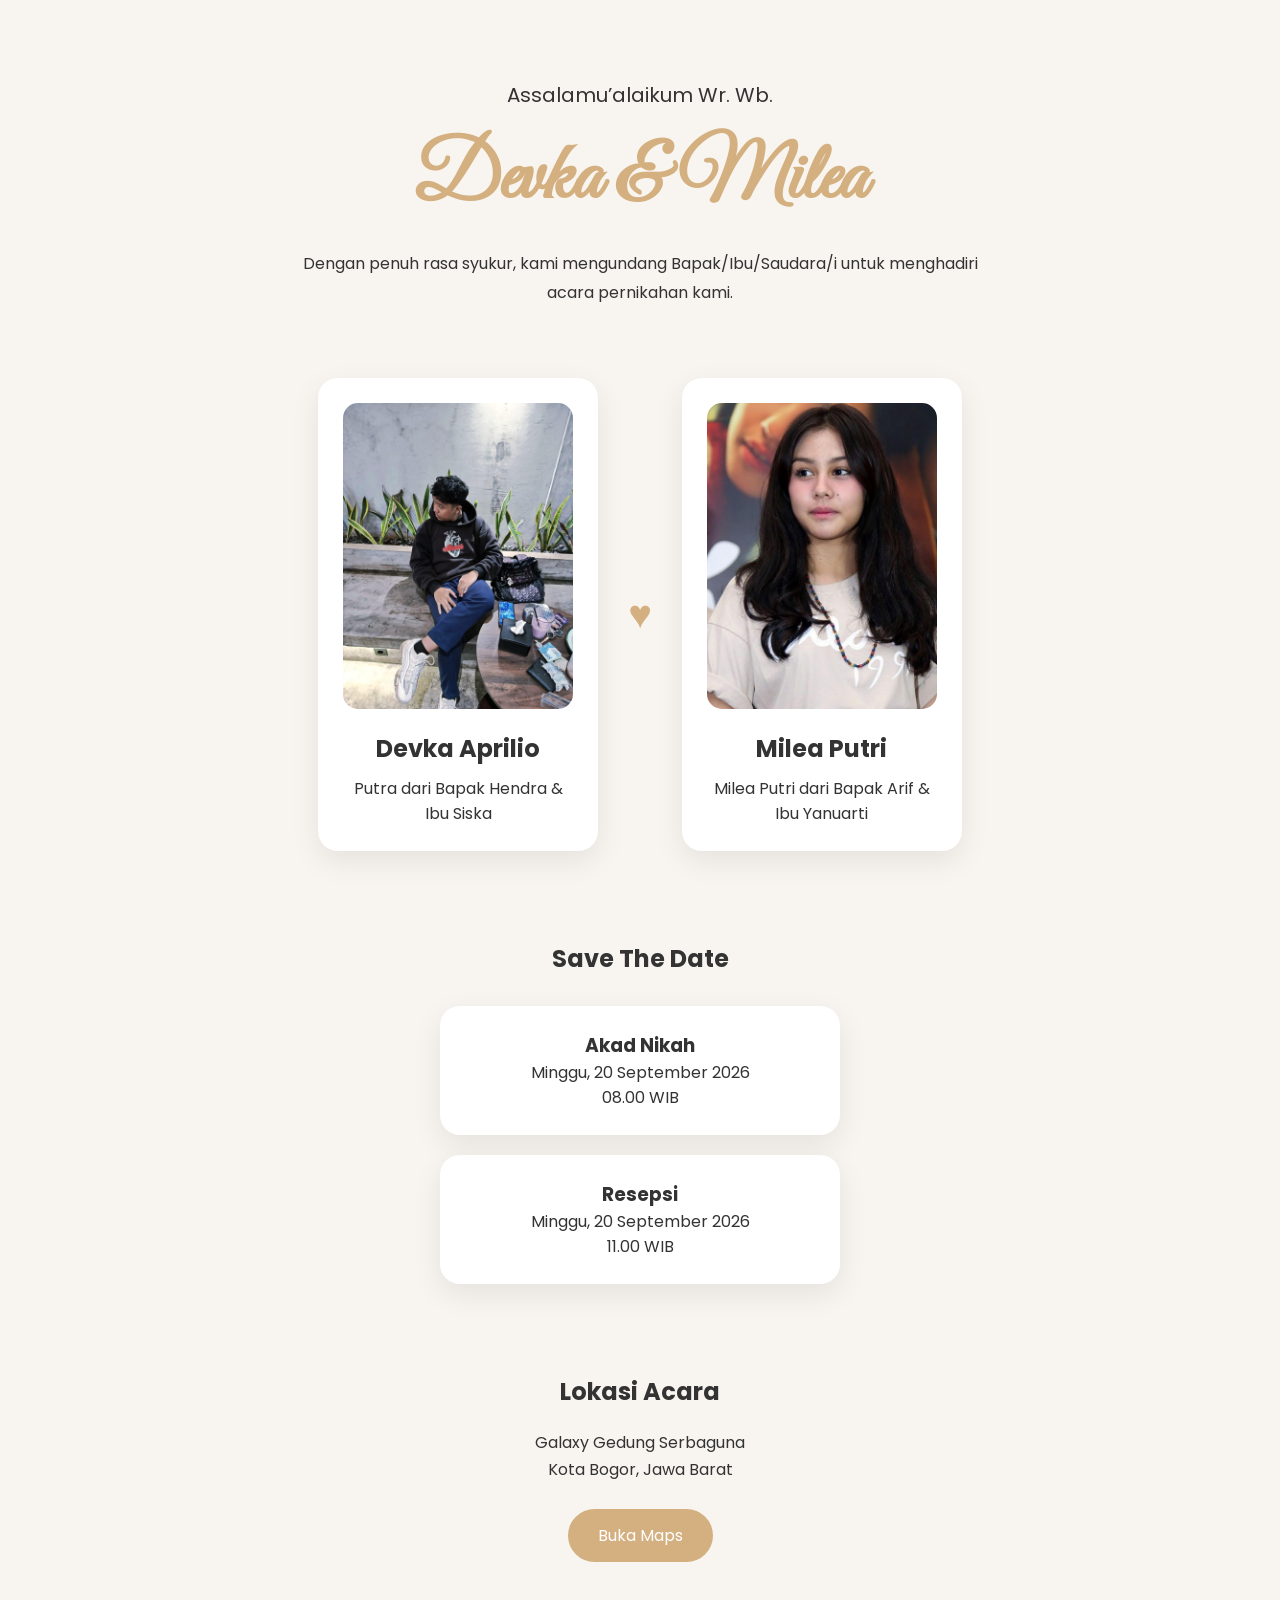
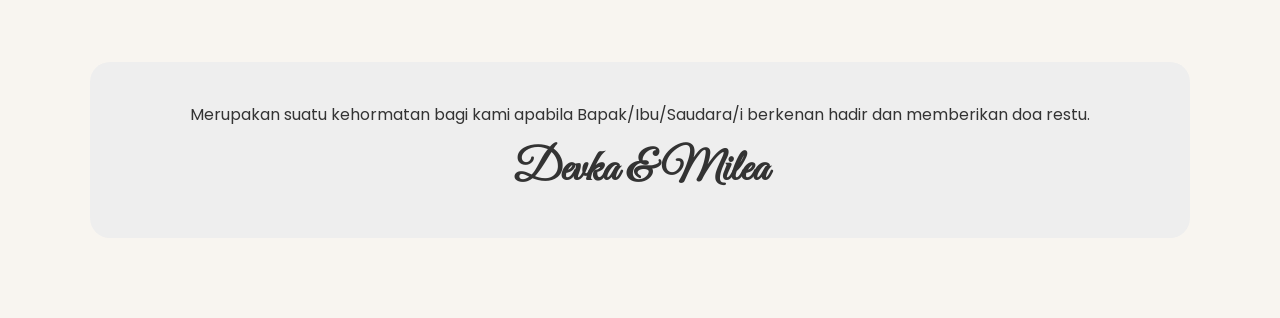
==== detail.html @ 89e71c6a "Add files via upload" ====
<!DOCTYPE html>
<html lang="id">
<head>
  <meta charset="UTF-8">
  <meta name="viewport" content="width=device-width, initial-scale=1.0">

  <title>Detail Undangan</title>

  <link rel="stylesheet" href="style.css">

  <!-- Font -->
  <link rel="preconnect" href="https://fonts.googleapis.com">
  <link href="https://fonts.googleapis.com/css2?family=Poppins:wght@300;400;600&family=Great+Vibes&display=swap" rel="stylesheet">
</head>
<body>

  <section class="detail-page">

    <div class="container">

      <p class="opening">
        Assalamu’alaikum Wr. Wb.
      </p>

      <h1 class="title">
        Devka & Milea
      </h1>

      <p class="description">
        Dengan penuh rasa syukur, kami mengundang
        Bapak/Ibu/Saudara/i untuk menghadiri
        acara pernikahan kami.
      </p>

      <!-- Mempelai -->
      <div class="couple">

        <div class="card">
          <img src="WhatsApp Image 2025-08-28 at 10.30.16_4a96f74e(1).jpg" alt="">
          <h2>Devka Aprilio</h2>
          <p>Putra dari Bapak Hendra & Ibu Siska</p>
        </div>

        <div class="heart">
          ♥
        </div>

        <div class="card">
          <img src= "0486e2fb9c9316225668355c303c4814(1).jpg" alt="">
          <h2>Milea Putri</h2>
          <p>Milea Putri dari Bapak Arif & Ibu Yanuarti</p>
        </div>

      </div>

      <!-- Acara -->
      <div class="event-section">

        <h2>Save The Date</h2>

        <div class="event-box">
          <h3>Akad Nikah</h3>
          <p>Minggu, 20 September 2026</p>
          <p>08.00 WIB</p>
        </div>

        <div class="event-box">
          <h3>Resepsi</h3>
          <p>Minggu, 20 September 2026</p>
          <p>11.00 WIB</p>
        </div>

      </div>

      <!-- Lokasi -->
      <div class="location">

        <h2>Lokasi Acara</h2>

        <p>
          Galaxy Gedung Serbaguna<br>
          Kota Bogor, Jawa Barat
        </p>

        <a
          href="https://maps.app.goo.gl/wW2aEyejvw2Tt37F6"
          target="_blank"
          class="btn"
        >
          Buka Maps
        </a>

      </div>

      <!-- Penutup -->
      <footer>

        <p>
          Merupakan suatu kehormatan bagi kami
          apabila Bapak/Ibu/Saudara/i berkenan hadir
          dan memberikan doa restu.
        </p>

        <h3>Devka & Milea</h3>
      </footer>
    </div>
  </section>
</body>
</html>
---- style.css ----
*{
  margin: 0;
  padding: 0;
  box-sizing: border-box;
}

body{
  font-family: 'Poppins', sans-serif;
  background: #f8f5f0;
  color: #333;
}

.hero{
  height: 100vh;
  background: url(8565fff095f62998b4a56dfd1980630a.jpg) center/cover;
  position: relative;

  display: flex;
  justify-content: center;
  align-items: center;
  text-align: center;
}

.overlay{
  position: absolute;
  inset: 0;
  background: rgba(0,0,0,0.45);
}

.content{
  position: relative;
  z-index: 2;
  color: white;
  padding: 20px;
}

.invite{
  font-size: 20px;
  letter-spacing: 3px;
}

.hero h1{
  font-family: 'Great Vibes', cursive;
  font-size: 80px;
  margin: 20px 0;
}

.date{
  font-size: 18px;
  margin-bottom: 30px;
}

.btn{
  display: inline-block;
  padding: 14px 30px;
  background: #d4af7f;
  color: rgb(255, 255, 255);
  text-decoration: none;
  border-radius: 50px;
  transition: 0.3s;
}

.btn:hover{
  background: #b89263;
}

/* DETAIL PAGE */

.detail-page{
  min-height: 100vh;
  padding: 80px 20px;
  background: #f8f5f0;
}

.container{
  max-width: 1100px;
  margin: auto;
  text-align: center;
}

.opening{
  font-size: 20px;
  margin-bottom: 20px;
}

.title{
  font-family: 'Great Vibes', cursive;
  font-size: 80px;
  color: #d4af7f;
  margin-bottom: 20px;
}

.description{
  max-width: 700px;
  margin: auto;
  line-height: 1.8;
}

.couple{
  display: flex;
  justify-content: center;
  align-items: center;
  gap: 30px;
  flex-wrap: wrap;
  margin-top: 70px;
}

.card{
  background: white;
  padding: 25px;
  border-radius: 20px;
  width: 280px;
  box-shadow: 0 10px 30px rgba(0,0,0,0.08);
}

.card img{
  width: 100%;
  border-radius: 15px;
  margin-bottom: 15px;
}

.card h2{
  margin-bottom: 10px;
}

.heart{
  font-size: 40px;
  color: #d4af7f;
}

.event-section{
  margin-top: 90px;
}

.event-section h2{
  margin-bottom: 30px;
}

.event-box{
  background: white;
  padding: 25px;
  border-radius: 20px;
  margin: 20px auto;
  max-width: 400px;
  box-shadow: 0 10px 30px rgba(0,0,0,0.08);
}

.location{
  margin-top: 90px;
}

.location h2{
  margin-bottom: 20px;
}

.location p{
  margin-bottom: 25px;
  line-height: 1.7;
}

footer{
  margin-top: 100px;
  padding: 40px 20px;
  background: #eee;
  border-radius: 20px;
}

footer h3{
  margin-top: 15px;
  font-family: 'Great Vibes', cursive;
  font-size: 45px;
}

/* RESPONSIVE */

@media(max-width:768px){

  .hero h1{
    font-size: 55px;
  }

  .title{
    font-size: 55px;
  }

}
/* Responsive */
@media(max-width:768px){

  .hero h1{
    font-size: 55px;
  }

  .detail h2{
    font-size: 26px;
  }

}
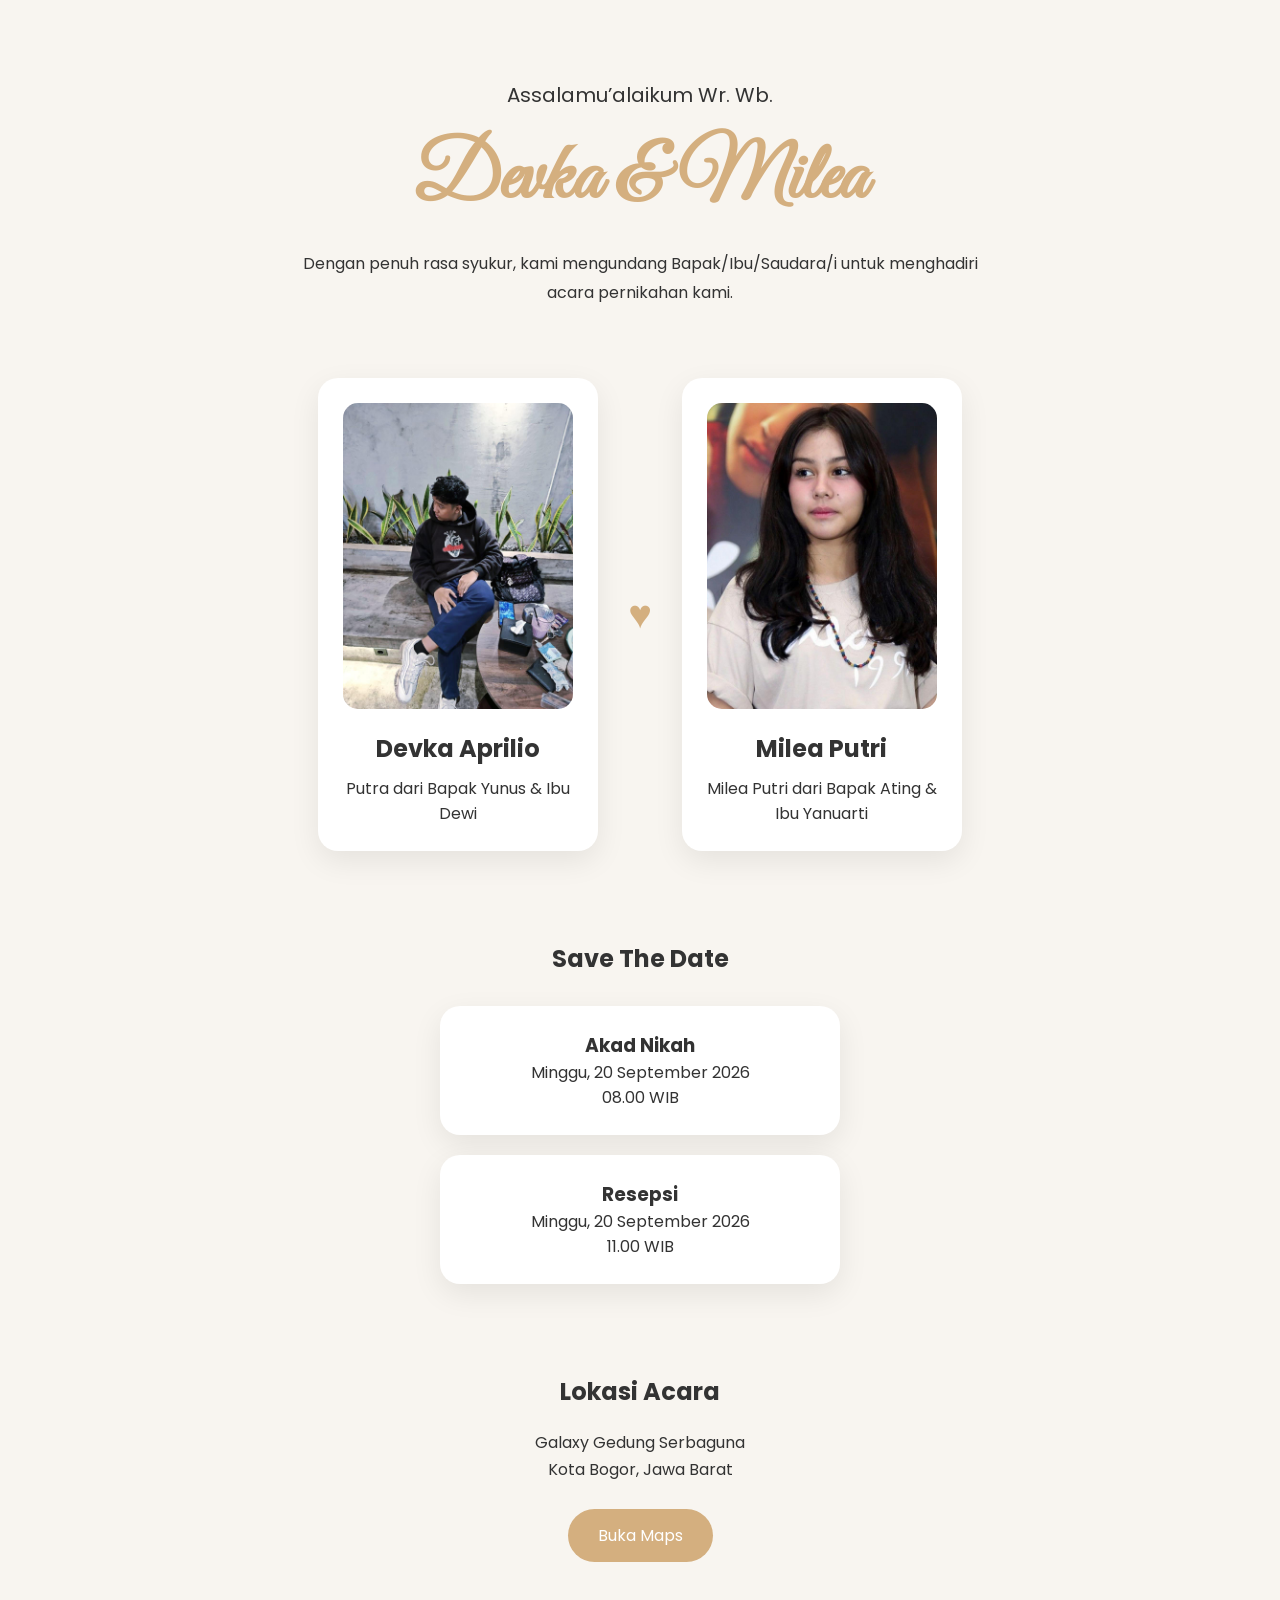
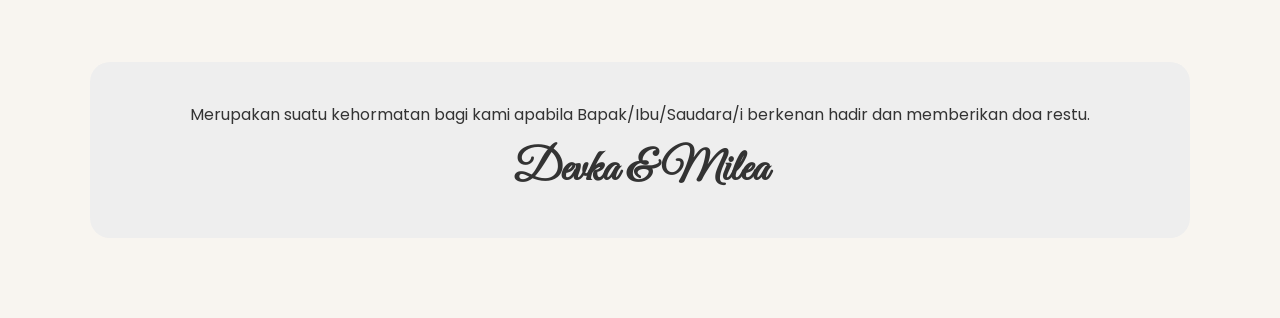
==== commit 1f1c95f8: "update detail.html" ====
--- a/detail.html
+++ b/detail.html
@@ -38,7 +38,7 @@
         <div class="card">
           <img src="WhatsApp Image 2025-08-28 at 10.30.16_4a96f74e(1).jpg" alt="">
           <h2>Devka Aprilio</h2>
-          <p>Putra dari Bapak Hendra & Ibu Siska</p>
+          <p>Putra dari Bapak Yunus & Ibu Dewi</p>
         </div>
 
         <div class="heart">
@@ -48,7 +48,7 @@
         <div class="card">
           <img src= "0486e2fb9c9316225668355c303c4814(1).jpg" alt="">
           <h2>Milea Putri</h2>
-          <p>Milea Putri dari Bapak Arif & Ibu Yanuarti</p>
+          <p>Milea Putri dari Bapak Ating & Ibu Yanuarti</p>
         </div>
 
       </div>
@@ -106,4 +106,4 @@
     </div>
   </section>
 </body>
-</html>+</html>
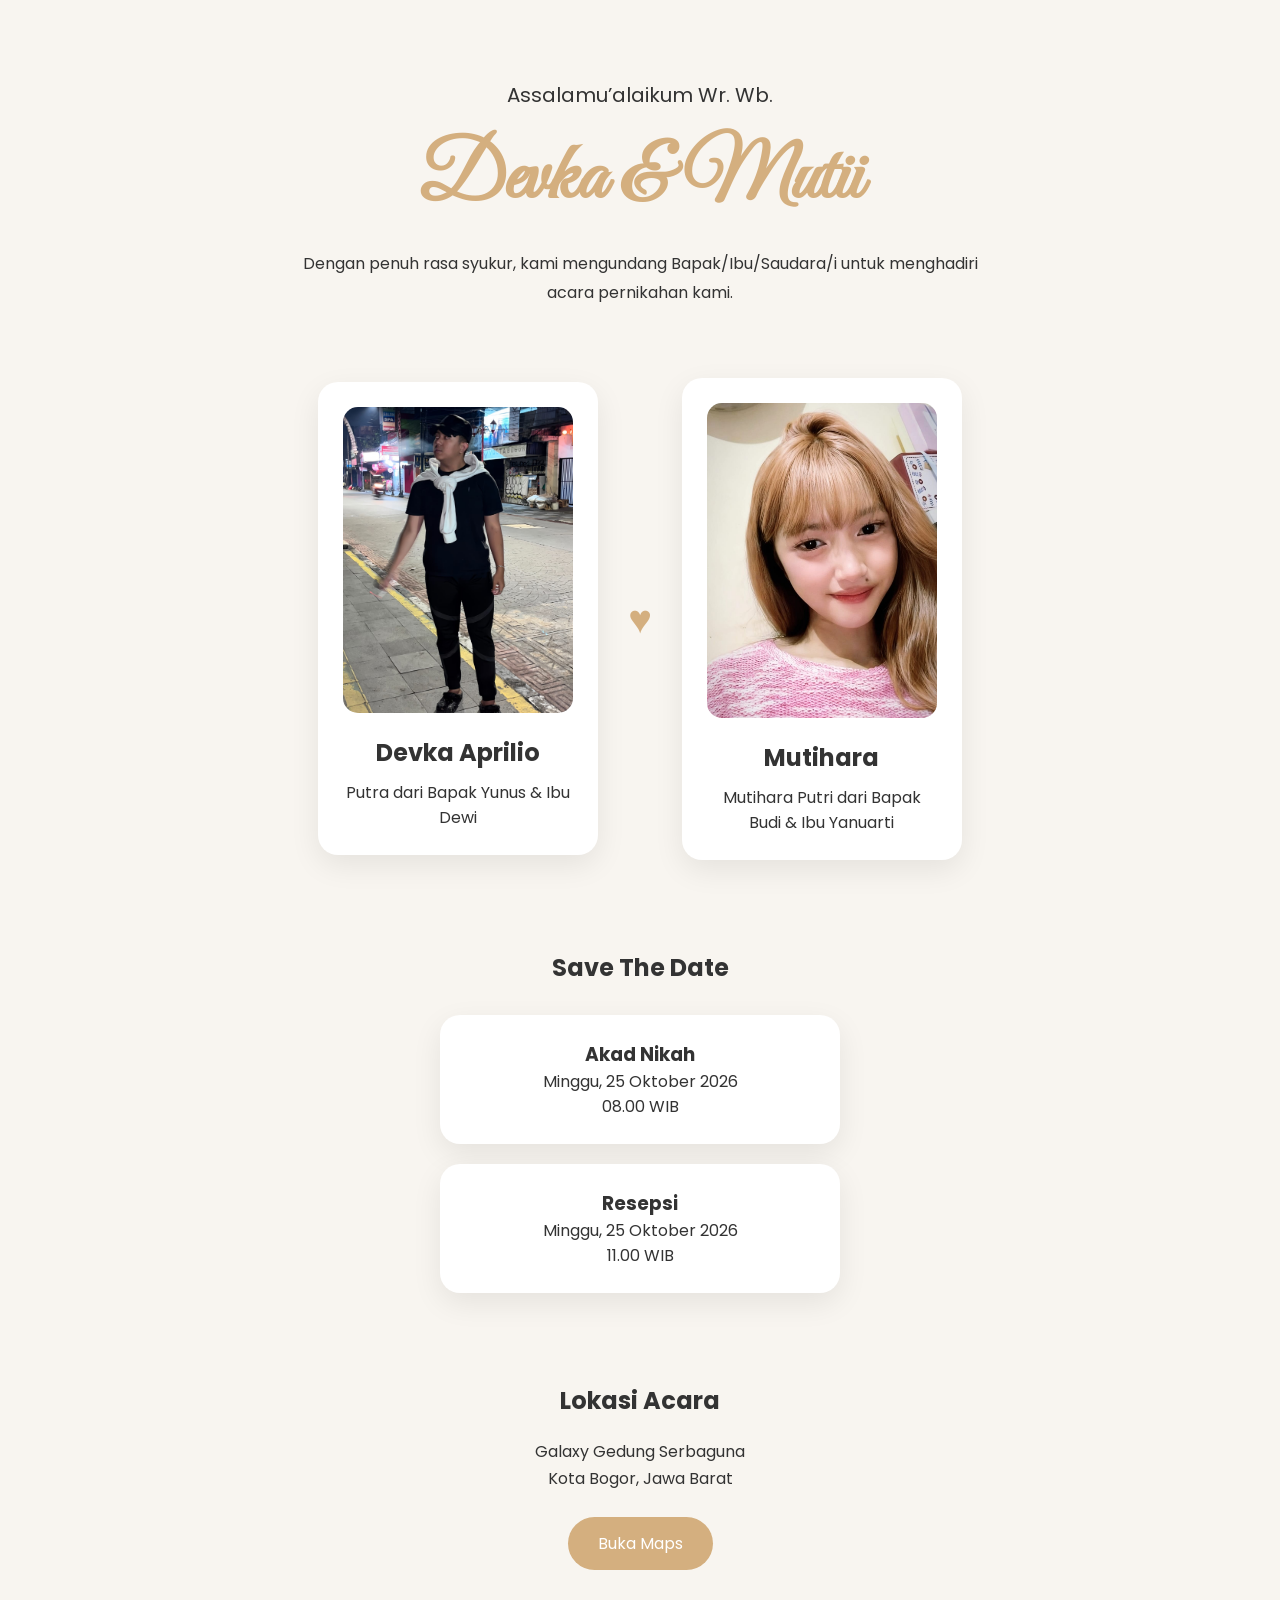
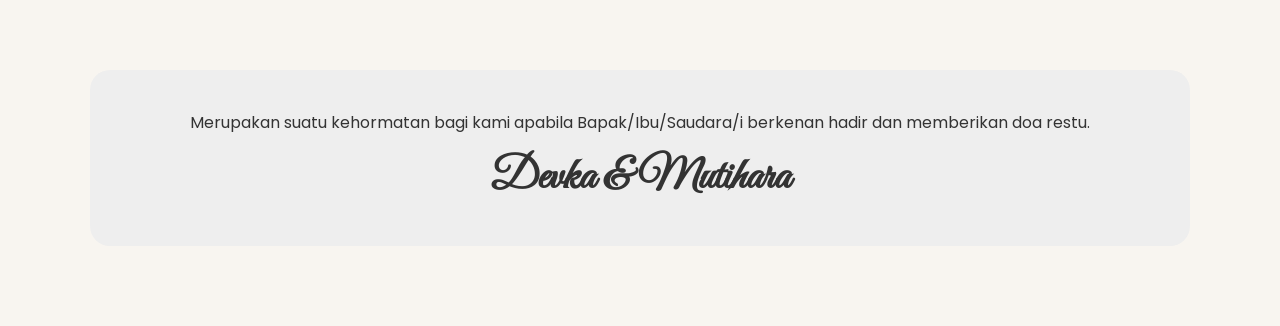
==== commit cb7a04c1: "update detail.html" ====
--- a/detail.html
+++ b/detail.html
@@ -5,7 +5,6 @@
   <meta name="viewport" content="width=device-width, initial-scale=1.0">
 
   <title>Detail Undangan</title>
-
   <link rel="stylesheet" href="style.css">
 
   <!-- Font -->
@@ -23,7 +22,7 @@
       </p>
 
       <h1 class="title">
-        Devka & Milea
+        Devka & Mutii
       </h1>
 
       <p class="description">
@@ -36,7 +35,7 @@
       <div class="couple">
 
         <div class="card">
-          <img src="WhatsApp Image 2025-08-28 at 10.30.16_4a96f74e(1).jpg" alt="">
+          <img src="WhatsApp Image 2026-10-22 at 19.34.46.jpeg" alt="">
           <h2>Devka Aprilio</h2>
           <p>Putra dari Bapak Yunus & Ibu Dewi</p>
         </div>
@@ -46,9 +45,9 @@
         </div>
 
         <div class="card">
-          <img src= "0486e2fb9c9316225668355c303c4814(1).jpg" alt="">
-          <h2>Milea Putri</h2>
-          <p>Milea Putri dari Bapak Ating & Ibu Yanuarti</p>
+          <img src= "WhatsApp Image 2026-10-22 at 19.24.00.jpeg" alt="">
+          <h2>Mutihara</h2>
+          <p>Mutihara Putri dari Bapak Budi & Ibu Yanuarti</p>
         </div>
 
       </div>
@@ -60,13 +59,13 @@
 
         <div class="event-box">
           <h3>Akad Nikah</h3>
-          <p>Minggu, 20 September 2026</p>
+          <p>Minggu, 25 Oktober 2026</p>
           <p>08.00 WIB</p>
         </div>
 
         <div class="event-box">
           <h3>Resepsi</h3>
-          <p>Minggu, 20 September 2026</p>
+          <p>Minggu, 25 Oktober 2026</p>
           <p>11.00 WIB</p>
         </div>
 
@@ -101,7 +100,7 @@
           dan memberikan doa restu.
         </p>
 
-        <h3>Devka & Milea</h3>
+        <h3>Devka & Mutihara</h3>
       </footer>
     </div>
   </section>
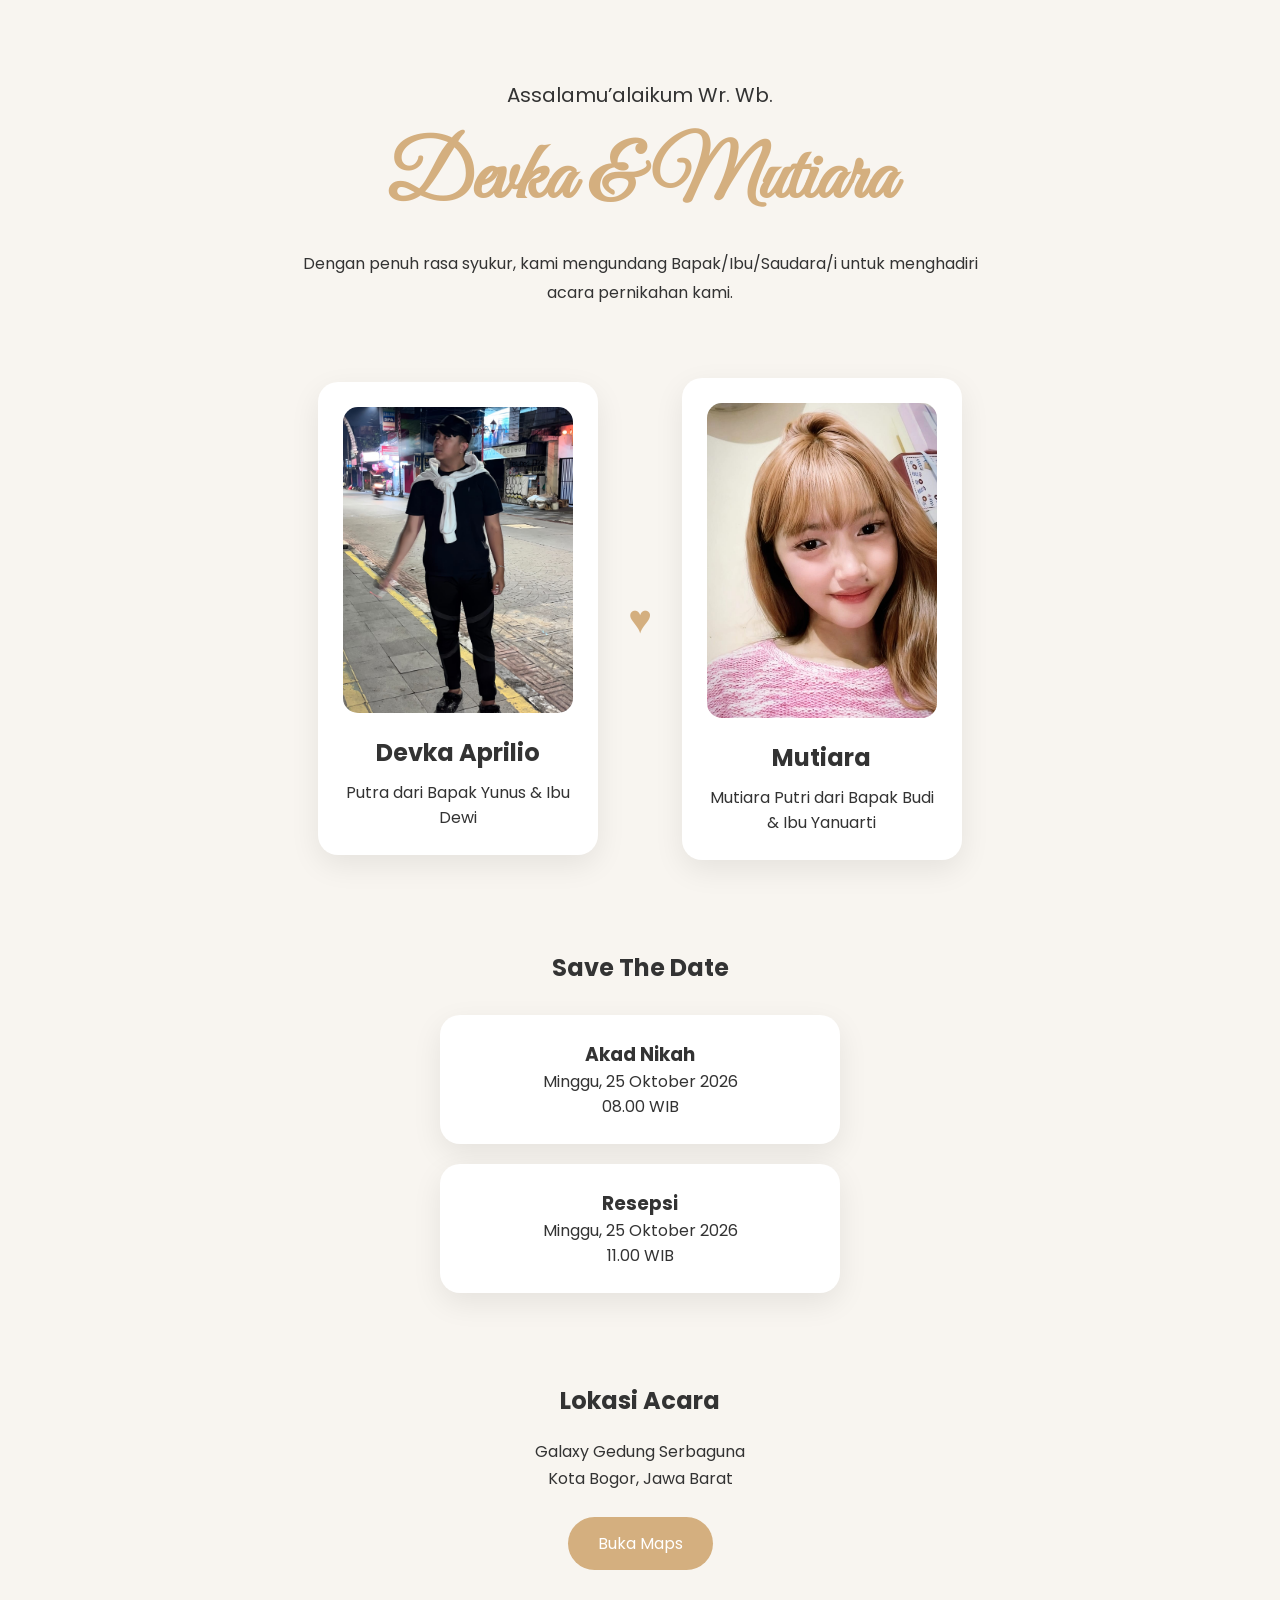
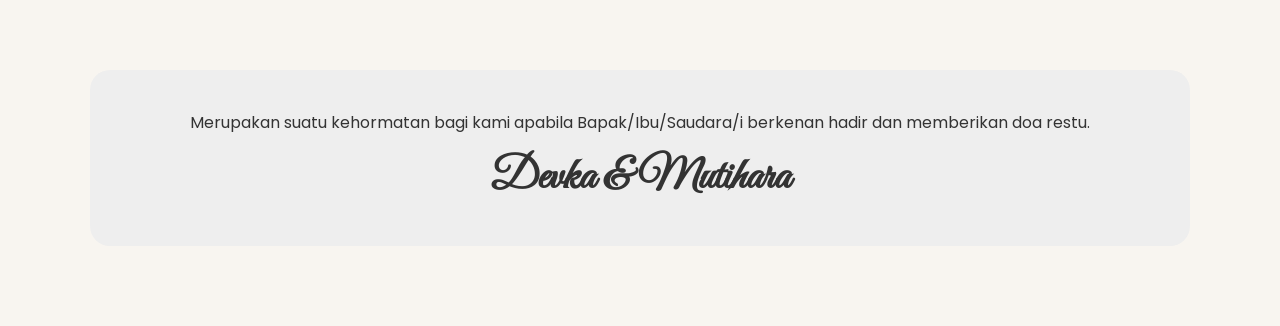
==== commit cc943f2a: "update detail" ====
--- a/detail.html
+++ b/detail.html
@@ -22,7 +22,7 @@
       </p>
 
       <h1 class="title">
-        Devka & Mutii
+        Devka & Mutiara
       </h1>
 
       <p class="description">
@@ -46,8 +46,8 @@
 
         <div class="card">
           <img src= "WhatsApp Image 2026-10-22 at 19.24.00.jpeg" alt="">
-          <h2>Mutihara</h2>
-          <p>Mutihara Putri dari Bapak Budi & Ibu Yanuarti</p>
+          <h2>Mutiara</h2>
+          <p>Mutiara Putri dari Bapak Budi & Ibu Yanuarti</p>
         </div>
 
       </div>
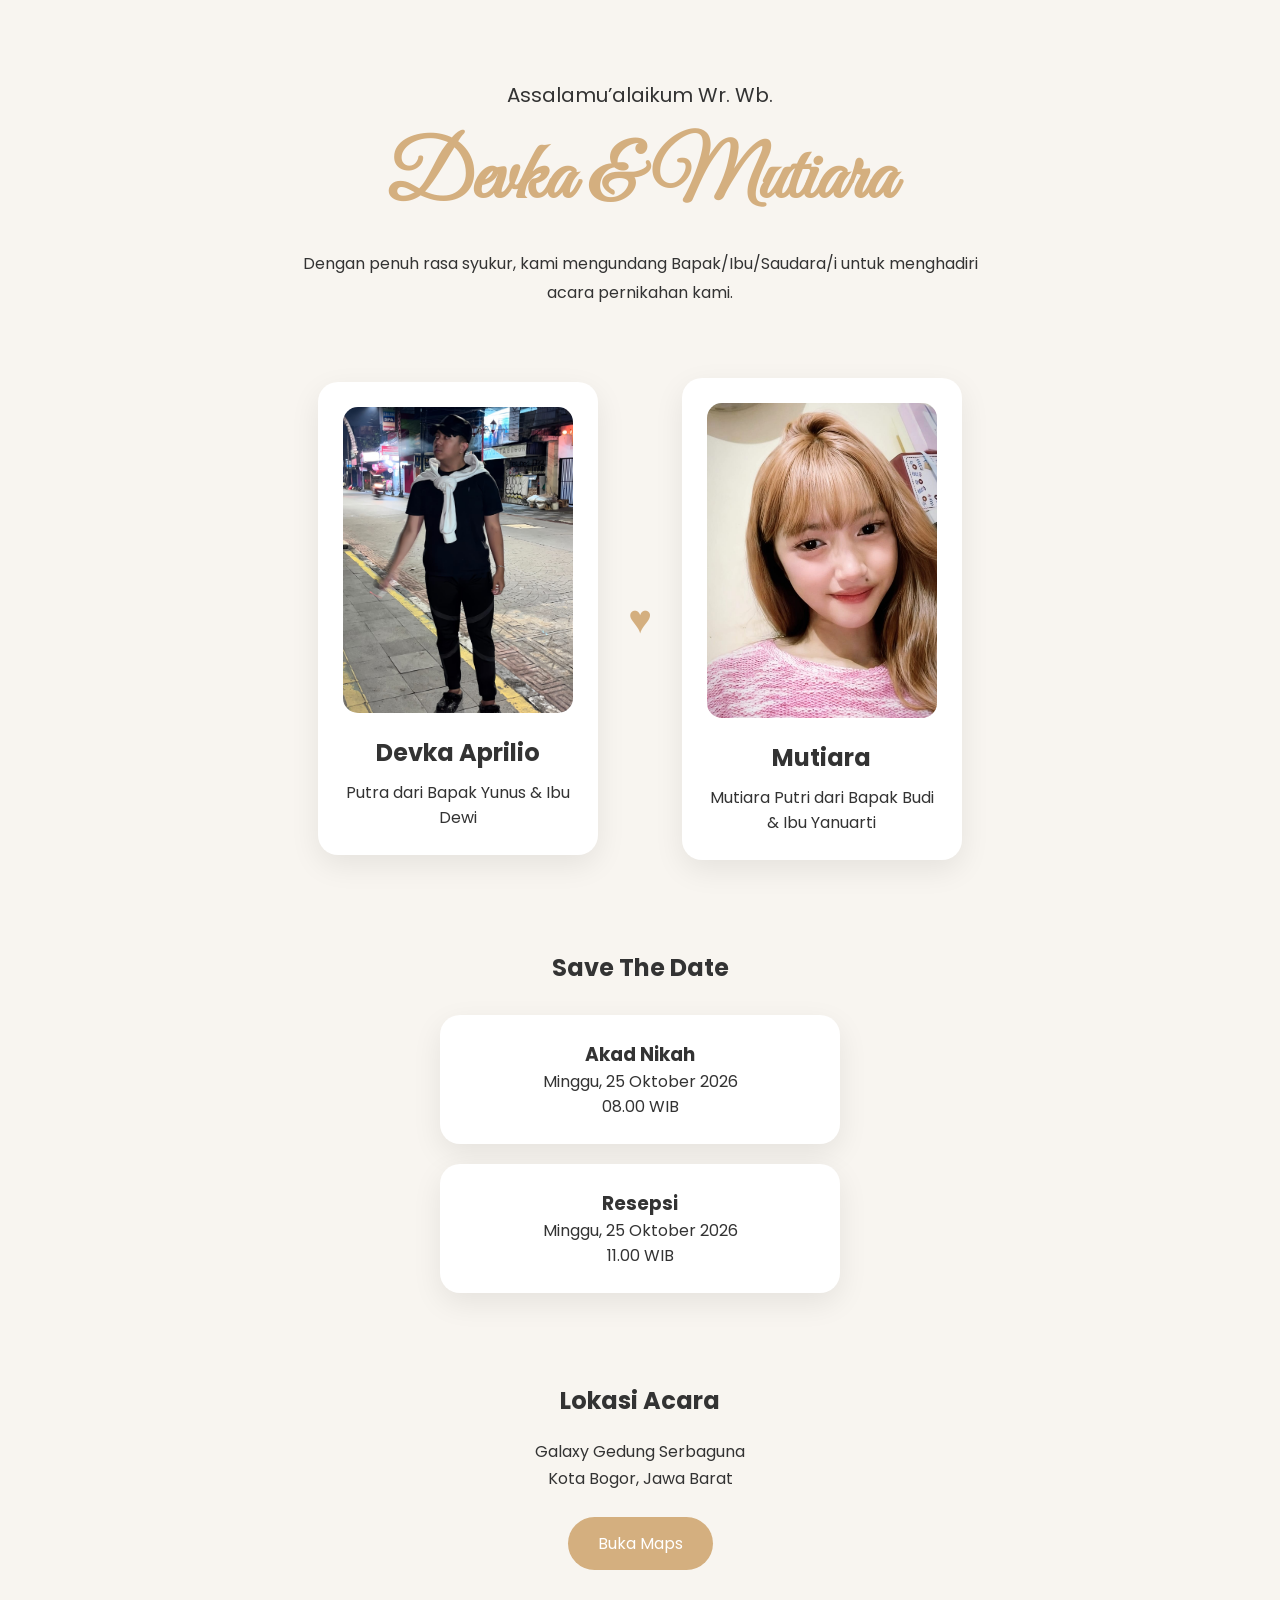
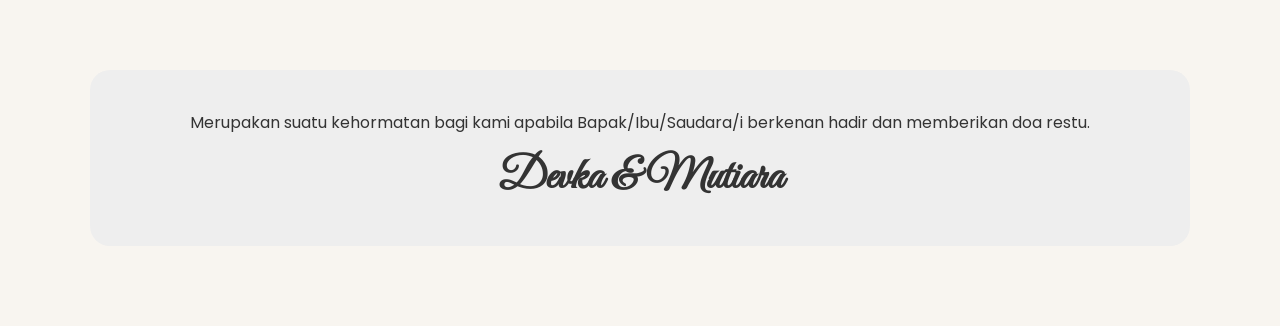
==== commit 912dc3d6: "update" ====
--- a/detail.html
+++ b/detail.html
@@ -100,7 +100,7 @@
           dan memberikan doa restu.
         </p>
 
-        <h3>Devka & Mutihara</h3>
+        <h3>Devka & Mutiara</h3>
       </footer>
     </div>
   </section>
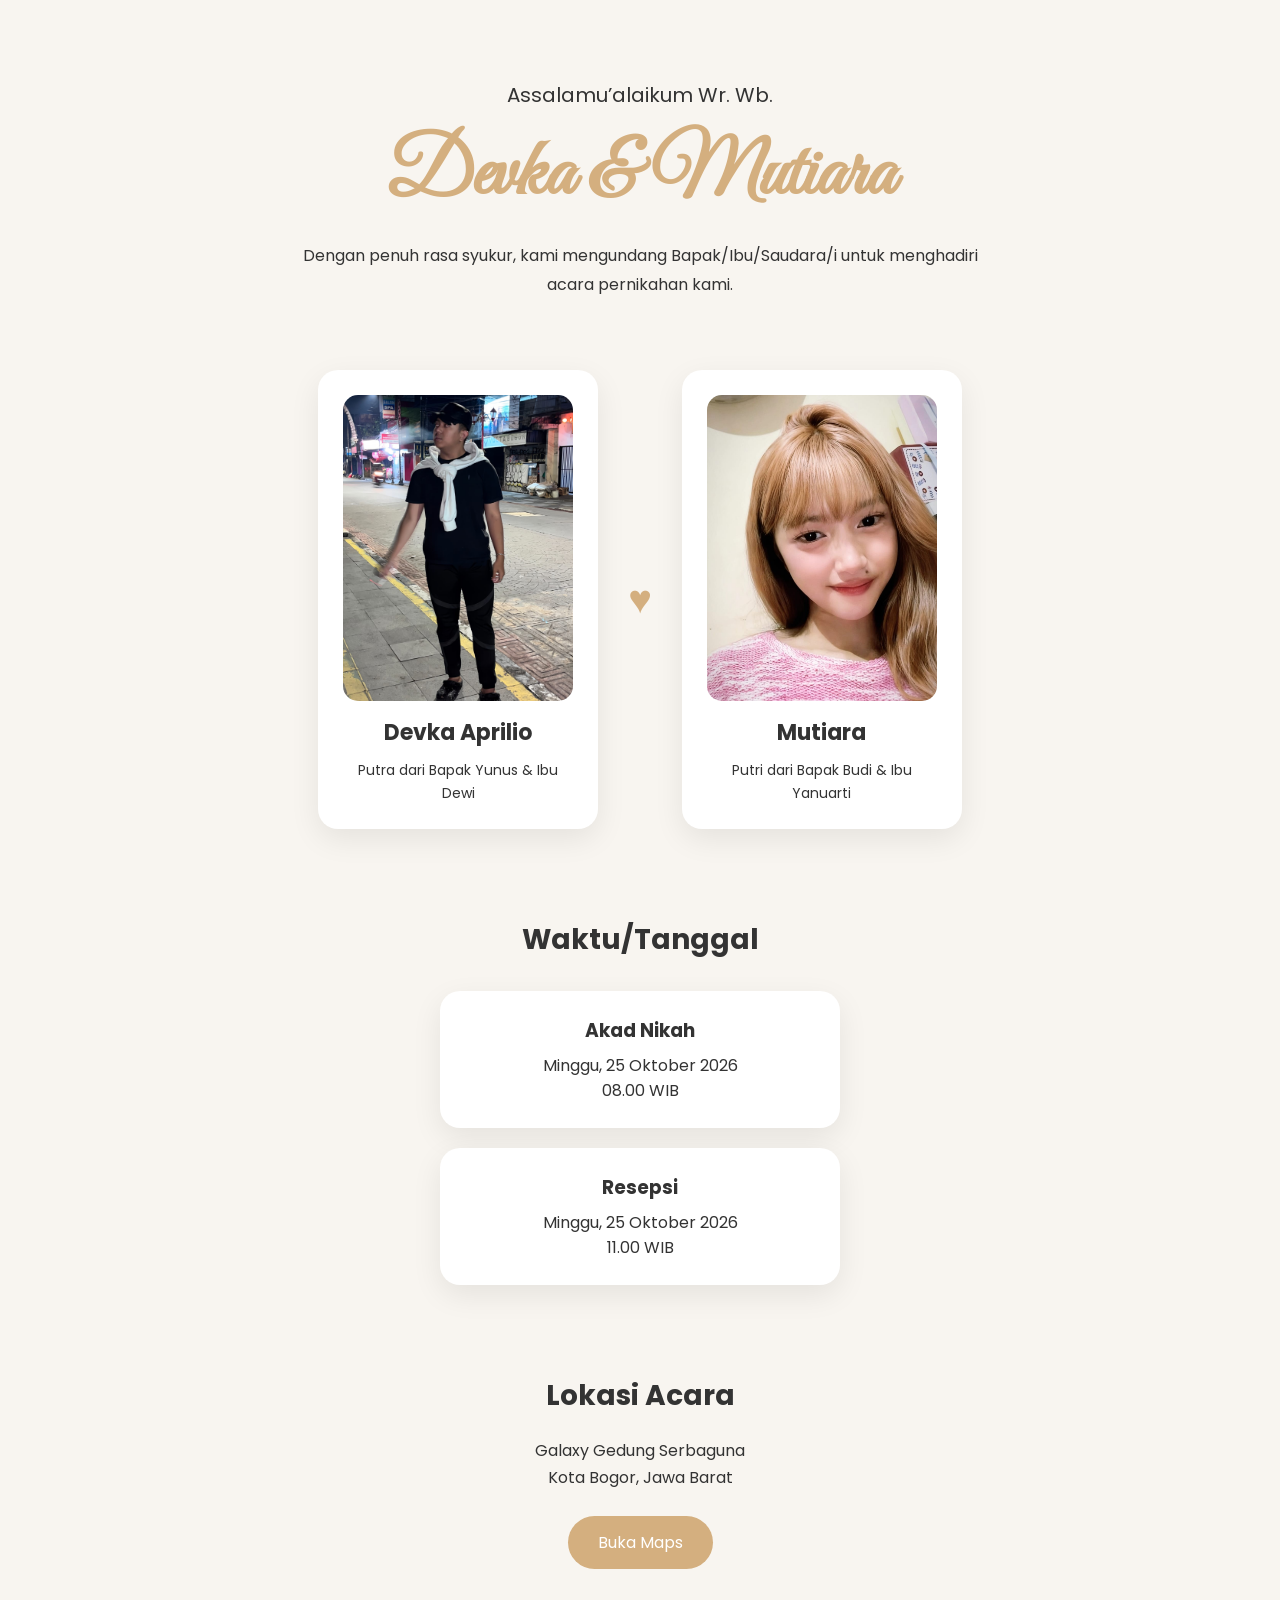
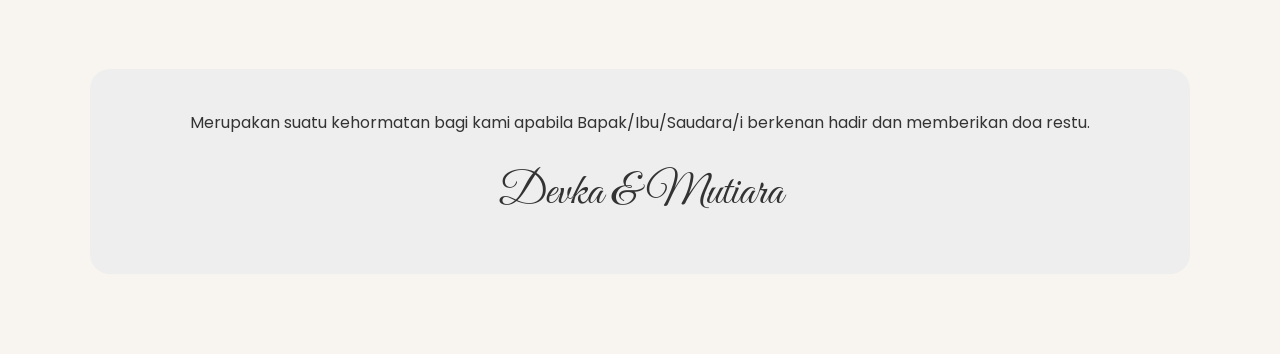
==== commit cb6472b1: "update" ====
--- a/detail.html
+++ b/detail.html
@@ -47,7 +47,7 @@
         <div class="card">
           <img src= "WhatsApp Image 2026-10-22 at 19.24.00.jpeg" alt="">
           <h2>Mutiara</h2>
-          <p>Mutiara Putri dari Bapak Budi & Ibu Yanuarti</p>
+          <p>Putri dari Bapak Budi & Ibu Yanuarti</p>
         </div>
 
       </div>
@@ -55,7 +55,7 @@
       <!-- Acara -->
       <div class="event-section">
 
-        <h2>Save The Date</h2>
+        <h2>Waktu/Tanggal</h2>
 
         <div class="event-box">
           <h3>Akad Nikah</h3>
--- a/style.css
+++ b/style.css
@@ -1,18 +1,31 @@
+/* ============ RESET & DASAR ============ */
 *{
   margin: 0;
   padding: 0;
   box-sizing: border-box;
 }
 
+html{
+  -webkit-text-size-adjust: 100%;
+}
+
 body{
   font-family: 'Poppins', sans-serif;
   background: #f8f5f0;
   color: #333;
-}
-
+  overflow-x: hidden;
+}
+
+img{
+  max-width: 100%;
+  display: block;
+}
+
+/* ============ HALAMAN DEPAN (HERO) ============ */
 .hero{
-  height: 100vh;
-  background: url(8565fff095f62998b4a56dfd1980630a.jpg) center/cover;
+  min-height: 100vh;
+  min-height: 100svh;               /* pas di layar HP (tanpa terpotong address bar) */
+  background: url(8565fff095f62998b4a56dfd1980630a.jpg) center/cover no-repeat;
   position: relative;
 
   display: flex;
@@ -32,21 +45,24 @@
   z-index: 2;
   color: white;
   padding: 20px;
+  width: 100%;
+  max-width: 900px;
 }
 
 .invite{
-  font-size: 20px;
+  font-size: clamp(14px, 2.4vw, 20px);
   letter-spacing: 3px;
 }
 
 .hero h1{
   font-family: 'Great Vibes', cursive;
-  font-size: 80px;
+  font-size: clamp(48px, 11vw, 80px);
+  line-height: 1.15;
   margin: 20px 0;
 }
 
 .date{
-  font-size: 18px;
+  font-size: clamp(15px, 2.4vw, 18px);
   margin-bottom: 30px;
 }
 
@@ -54,18 +70,18 @@
   display: inline-block;
   padding: 14px 30px;
   background: #d4af7f;
-  color: rgb(255, 255, 255);
+  color: #fff;
   text-decoration: none;
   border-radius: 50px;
   transition: 0.3s;
+  font-size: 16px;
 }
 
 .btn:hover{
   background: #b89263;
 }
 
-/* DETAIL PAGE */
-
+/* ============ HALAMAN DETAIL ============ */
 .detail-page{
   min-height: 100vh;
   padding: 80px 20px;
@@ -79,13 +95,14 @@
 }
 
 .opening{
-  font-size: 20px;
+  font-size: clamp(16px, 2.6vw, 20px);
   margin-bottom: 20px;
 }
 
 .title{
   font-family: 'Great Vibes', cursive;
-  font-size: 80px;
+  font-size: clamp(48px, 11vw, 80px);
+  line-height: 1.15;
   color: #d4af7f;
   margin-bottom: 20px;
 }
@@ -94,8 +111,10 @@
   max-width: 700px;
   margin: auto;
   line-height: 1.8;
-}
-
+  font-size: clamp(14px, 2vw, 16px);
+}
+
+/* Mempelai */
 .couple{
   display: flex;
   justify-content: center;
@@ -115,12 +134,21 @@
 
 .card img{
   width: 100%;
+  aspect-ratio: 3 / 4;             /* semua foto ukurannya seragam */
+  object-fit: cover;
+  object-position: center top;
   border-radius: 15px;
   margin-bottom: 15px;
 }
 
 .card h2{
   margin-bottom: 10px;
+  font-size: 22px;
+}
+
+.card p{
+  font-size: 14px;
+  line-height: 1.6;
 }
 
 .heart{
@@ -128,12 +156,14 @@
   color: #d4af7f;
 }
 
+/* Acara */
 .event-section{
   margin-top: 90px;
 }
 
 .event-section h2{
   margin-bottom: 30px;
+  font-size: clamp(22px, 4vw, 28px);
 }
 
 .event-box{
@@ -145,12 +175,18 @@
   box-shadow: 0 10px 30px rgba(0,0,0,0.08);
 }
 
+.event-box h3{
+  margin-bottom: 8px;
+}
+
+/* Lokasi */
 .location{
   margin-top: 90px;
 }
 
 .location h2{
   margin-bottom: 20px;
+  font-size: clamp(22px, 4vw, 28px);
 }
 
 .location p{
@@ -158,41 +194,184 @@
   line-height: 1.7;
 }
 
+/* Penutup */
 footer{
   margin-top: 100px;
   padding: 40px 20px;
   background: #eee;
   border-radius: 20px;
+  line-height: 1.8;
 }
 
 footer h3{
   margin-top: 15px;
   font-family: 'Great Vibes', cursive;
-  font-size: 45px;
-}
-
-/* RESPONSIVE */
-
-@media(max-width:768px){
+  font-size: clamp(34px, 7vw, 45px);
+  font-weight: 400;
+}
+
+/* ============ TABLET (maks 1024px) ============ */
+@media (max-width: 1024px){
+
+  .detail-page{
+    padding: 70px 30px;
+  }
+
+  .couple{
+    margin-top: 55px;
+    gap: 24px;
+  }
+
+  .card{
+    width: 300px;
+  }
+
+  .event-section,
+  .location{
+    margin-top: 70px;
+  }
+
+  /* Akad & Resepsi berdampingan di tablet */
+  .event-section{
+    display: grid;
+    grid-template-columns: 1fr 1fr;
+    column-gap: 24px;
+    max-width: 700px;
+    margin-left: auto;
+    margin-right: auto;
+  }
+
+  .event-section h2{
+    grid-column: 1 / -1;
+    margin-bottom: 10px;
+  }
+
+  .event-box{
+    width: 100%;
+    max-width: none;
+    margin: 20px 0 0;
+  }
+
+  footer{
+    margin-top: 80px;
+  }
+}
+
+/* ============ TABLET KECIL / HP LANDSCAPE (maks 768px) ============ */
+@media (max-width: 768px){
+
+  .detail-page{
+    padding: 60px 20px;
+  }
+
+  .couple{
+    flex-direction: column;
+    gap: 14px;
+    margin-top: 45px;
+  }
+
+  .card{
+    width: 100%;
+    max-width: 340px;
+  }
+
+  .heart{
+    font-size: 34px;
+    line-height: 1;
+  }
+
+  .event-section{
+    display: block;
+    margin-top: 60px;
+  }
+
+  .event-box{
+    max-width: 380px;
+    margin: 18px auto;
+  }
+
+  .location{
+    margin-top: 60px;
+  }
+
+  footer{
+    margin-top: 70px;
+    padding: 32px 20px;
+  }
+}
+
+/* ============ HP (maks 480px) ============ */
+@media (max-width: 480px){
+
+  .content{
+    padding: 16px;
+  }
+
+  .invite{
+    letter-spacing: 2px;
+  }
+
+  .btn{
+    padding: 13px 28px;
+    font-size: 15px;
+  }
+
+  .detail-page{
+    padding: 48px 16px;
+  }
+
+  .card{
+    max-width: 100%;
+    padding: 20px;
+  }
+
+  .card h2{
+    font-size: 20px;
+  }
+
+  .event-section,
+  .location{
+    margin-top: 50px;
+  }
+
+  .event-box{
+    padding: 20px;
+    max-width: 100%;
+  }
+
+  footer{
+    margin-top: 60px;
+    padding: 28px 16px;
+    border-radius: 16px;
+  }
+}
+
+/* ============ HP KECIL (maks 360px) ============ */
+@media (max-width: 360px){
+
+  .hero h1,
+  .title{
+    font-size: 42px;
+  }
+
+  .card{
+    padding: 16px;
+  }
+}
+
+/* ============ HP LANDSCAPE (layar pendek) ============ */
+@media (max-height: 480px) and (orientation: landscape){
+
+  .hero{
+    min-height: 100vh;
+    padding: 30px 0;
+  }
 
   .hero h1{
-    font-size: 55px;
-  }
-
-  .title{
-    font-size: 55px;
-  }
-
-}
-/* Responsive */
-@media(max-width:768px){
-
-  .hero h1{
-    font-size: 55px;
-  }
-
-  .detail h2{
-    font-size: 26px;
-  }
-
-}+    margin: 10px 0;
+  }
+
+  .date{
+    margin-bottom: 18px;
+  }
+}
